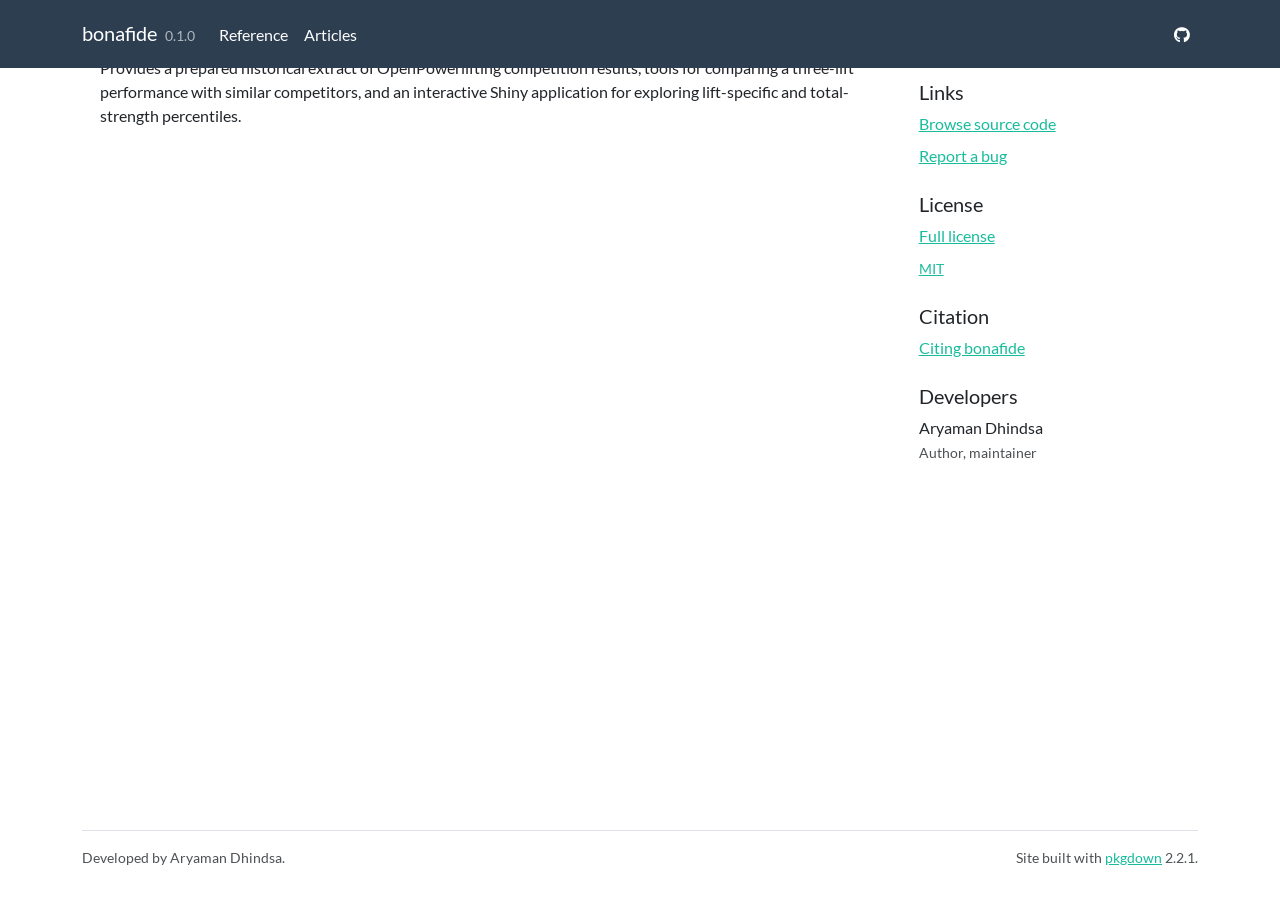
==== index.html @ 964b17fb "Deploying to gh-pages from @ ETC5523-2026/etc5523-assignment-4-adhi0021@9807b6f5b15a94dfbe9f0250c826" ====
<!DOCTYPE html>
<!-- Generated by pkgdown: do not edit by hand --><html lang="en">
<head>
<meta charset="UTF-8">
<meta http-equiv="X-UA-Compatible" content="IE=edge">
<meta name="viewport" content="width=device-width, initial-scale=1, shrink-to-fit=no">
<title>Interactive Powerlifting Performance Benchmarks • bonafide</title>
<script src="deps/jquery-3.6.0/jquery-3.6.0.min.js"></script><meta name="viewport" content="width=device-width, initial-scale=1, shrink-to-fit=no">
<link href="deps/bootstrap-5.3.8/bootstrap.min.css" rel="stylesheet">
<script src="deps/bootstrap-5.3.8/bootstrap.bundle.min.js"></script><link href="deps/font-awesome-6.5.2/css/all.min.css" rel="stylesheet">
<link href="deps/font-awesome-6.5.2/css/v4-shims.min.css" rel="stylesheet">
<script src="deps/headroom-0.11.0/headroom.min.js"></script><script src="deps/headroom-0.11.0/jQuery.headroom.min.js"></script><script src="deps/bootstrap-toc-1.0.1/bootstrap-toc.min.js"></script><script src="deps/clipboard.js-2.0.11/clipboard.min.js"></script><script src="deps/search-1.0.0/autocomplete.jquery.min.js"></script><script src="deps/search-1.0.0/fuse.min.js"></script><script src="deps/search-1.0.0/mark.min.js"></script><!-- pkgdown --><script src="pkgdown.js"></script><meta property="og:title" content="Interactive Powerlifting Performance Benchmarks">
<meta name="description" content="Provides a prepared historical extract of OpenPowerlifting competition results, tools for comparing a three-lift performance with similar competitors, and an interactive Shiny application for exploring lift-specific and total-strength percentiles.">
<meta property="og:description" content="Provides a prepared historical extract of OpenPowerlifting competition results, tools for comparing a three-lift performance with similar competitors, and an interactive Shiny application for exploring lift-specific and total-strength percentiles.">
</head>
<body>
    <a href="#main" class="visually-hidden-focusable">Skip to contents</a>


    <nav class="navbar navbar-expand-lg fixed-top bg-primary" data-bs-theme="dark" aria-label="Site navigation"><div class="container">

    <a class="navbar-brand me-2" href="index.html">bonafide</a>

    <small class="nav-text text-muted me-auto" data-bs-toggle="tooltip" data-bs-placement="bottom" title="">0.1.0</small>


    <button class="navbar-toggler" type="button" data-bs-toggle="collapse" data-bs-target="#navbar" aria-controls="navbar" aria-expanded="false" aria-label="Toggle navigation">
      <span class="navbar-toggler-icon"></span>
    </button>

    <div id="navbar" class="collapse navbar-collapse ms-3">
      <ul class="navbar-nav me-auto">
<li class="nav-item"><a class="nav-link" href="reference/index.html">Reference</a></li>
<li class="nav-item"><a class="nav-link" href="articles/index.html">Articles</a></li>
      </ul>
<ul class="navbar-nav">
<li class="nav-item"><a class="external-link nav-link" href="https://github.com/ETC5523-2026/etc5523-assignment-4-adhi0021"><span class="fa fa-github"></span></a></li>
      </ul>
</div>


  </div>
</nav><div class="container template-home">
<div class="row">
  <main id="main" class="col-md-9">
Provides a prepared historical extract of OpenPowerlifting competition results, tools for comparing a three-lift performance with similar competitors, and an interactive Shiny application for exploring lift-specific and total-strength percentiles.
  </main><aside class="col-md-3"><div class="links">
<h2 data-toc-skip>Links</h2>
<ul class="list-unstyled">
<li><a href="https://github.com/ETC5523-2026/etc5523-assignment-4-adhi0021/" class="external-link">Browse source code</a></li>
<li><a href="https://github.com/ETC5523-2026/etc5523-assignment-4-adhi0021/issues" class="external-link">Report a bug</a></li>
</ul>
</div>

<div class="license">
<h2 data-toc-skip>License</h2>
<ul class="list-unstyled">
<li><a href="LICENSE.html">Full license</a></li>
<li><small><a href="https://opensource.org/licenses/mit-license.php" class="external-link">MIT</a></small></li>
</ul>
</div>


<div class="citation">
<h2 data-toc-skip>Citation</h2>
<ul class="list-unstyled">
<li><a href="authors.html#citation">Citing bonafide</a></li>
</ul>
</div>

<div class="developers">
<h2 data-toc-skip>Developers</h2>
<ul class="list-unstyled">
<li>Aryaman Dhindsa <br><small class="roles"> Author, maintainer </small>   </li>
</ul>
</div>



  </aside>
</div>


    <footer><div class="pkgdown-footer-left">
  <p>Developed by Aryaman Dhindsa.</p>
</div>

<div class="pkgdown-footer-right">
  <p>Site built with <a href="https://pkgdown.r-lib.org/" class="external-link">pkgdown</a> 2.2.1.</p>
</div>

    </footer>
</div>





  </body>
</html>
---- deps/font-awesome-6.5.2/css/v4-shims.min.css ----
/*!
 * Font Awesome Free 6.5.2 by @fontawesome - https://fontawesome.com
 * License - https://fontawesome.com/license/free (Icons: CC BY 4.0, Fonts: SIL OFL 1.1, Code: MIT License)
 * Copyright 2024 Fonticons, Inc.
 */
.fa.fa-glass:before{content:"\f000"}.fa.fa-envelope-o{font-family:"Font Awesome 6 Free";font-weight:400}.fa.fa-envelope-o:before{content:"\f0e0"}.fa.fa-star-o{font-family:"Font Awesome 6 Free";font-weight:400}.fa.fa-star-o:before{content:"\f005"}.fa.fa-close:before,.fa.fa-remove:before{content:"\f00d"}.fa.fa-gear:before{content:"\f013"}.fa.fa-trash-o{font-family:"Font Awesome 6 Free";font-weight:400}.fa.fa-trash-o:before{content:"\f2ed"}.fa.fa-home:before{content:"\f015"}.fa.fa-file-o{font-family:"Font Awesome 6 Free";font-weight:400}.fa.fa-file-o:before{content:"\f15b"}.fa.fa-clock-o{font-family:"Font Awesome 6 Free";font-weight:400}.fa.fa-clock-o:before{content:"\f017"}.fa.fa-arrow-circle-o-down{font-family:"Font Awesome 6 Free";font-weight:400}.fa.fa-arrow-circle-o-down:before{content:"\f358"}.fa.fa-arrow-circle-o-up{font-family:"Font Awesome 6 Free";font-weight:400}.fa.fa-arrow-circle-o-up:before{content:"\f35b"}.fa.fa-play-circle-o{font-family:"Font Awesome 6 Free";font-weight:400}.fa.fa-play-circle-o:before{content:"\f144"}.fa.fa-repeat:before,.fa.fa-rotate-right:before{content:"\f01e"}.fa.fa-refresh:before{content:"\f021"}.fa.fa-list-alt{font-family:"Font Awesome 6 Free";font-weight:400}.fa.fa-list-alt:before{content:"\f022"}.fa.fa-dedent:before{content:"\f03b"}.fa.fa-video-camera:before{content:"\f03d"}.fa.fa-picture-o{font-family:"Font Awesome 6 Free";font-weight:400}.fa.fa-picture-o:before{content:"\f03e"}.fa.fa-photo{font-family:"Font Awesome 6 Free";font-weight:400}.fa.fa-photo:before{content:"\f03e"}.fa.fa-image{font-family:"Font Awesome 6 Free";font-weight:400}.fa.fa-image:before{content:"\f03e"}.fa.fa-map-marker:before{content:"\f3c5"}.fa.fa-pencil-square-o{font-family:"Font Awesome 6 Free";font-weight:400}.fa.fa-pencil-square-o:before{content:"\f044"}.fa.fa-edit{font-family:"Font Awesome 6 Free";font-weight:400}.fa.fa-edit:before{content:"\f044"}.fa.fa-share-square-o:before{content:"\f14d"}.fa.fa-check-square-o{font-family:"Font Awesome 6 Free";font-weight:400}.fa.fa-check-square-o:before{content:"\f14a"}.fa.fa-arrows:before{content:"\f0b2"}.fa.fa-times-circle-o{font-family:"Font Awesome 6 Free";font-weight:400}.fa.fa-times-circle-o:before{content:"\f057"}.fa.fa-check-circle-o{font-family:"Font Awesome 6 Free";font-weight:400}.fa.fa-check-circle-o:before{content:"\f058"}.fa.fa-mail-forward:before{content:"\f064"}.fa.fa-expand:before{content:"\f424"}.fa.fa-compress:before{content:"\f422"}.fa.fa-eye,.fa.fa-eye-slash{font-family:"Font Awesome 6 Free";font-weight:400}.fa.fa-warning:before{content:"\f071"}.fa.fa-calendar:before{content:"\f073"}.fa.fa-arrows-v:before{content:"\f338"}.fa.fa-arrows-h:before{content:"\f337"}.fa.fa-bar-chart-o:before,.fa.fa-bar-chart:before{content:"\e0e3"}.fa.fa-twitter-square{font-family:"Font Awesome 6 Brands";font-weight:400}.fa.fa-twitter-square:before{content:"\f081"}.fa.fa-facebook-square{font-family:"Font Awesome 6 Brands";font-weight:400}.fa.fa-facebook-square:before{content:"\f082"}.fa.fa-gears:before{content:"\f085"}.fa.fa-thumbs-o-up{font-family:"Font Awesome 6 Free";font-weight:400}.fa.fa-thumbs-o-up:before{content:"\f164"}.fa.fa-thumbs-o-down{font-family:"Font Awesome 6 Free";font-weight:400}.fa.fa-thumbs-o-down:before{content:"\f165"}.fa.fa-heart-o{font-family:"Font Awesome 6 Free";font-weight:400}.fa.fa-heart-o:before{content:"\f004"}.fa.fa-sign-out:before{content:"\f2f5"}.fa.fa-linkedin-square{font-family:"Font Awesome 6 Brands";font-weight:400}.fa.fa-linkedin-square:before{content:"\f08c"}.fa.fa-thumb-tack:before{content:"\f08d"}.fa.fa-external-link:before{content:"\f35d"}.fa.fa-sign-in:before{content:"\f2f6"}.fa.fa-github-square{font-family:"Font Awesome 6 Brands";font-weight:400}.fa.fa-github-square:before{content:"\f092"}.fa.fa-lemon-o{font-family:"Font Awesome 6 Free";font-weight:400}.fa.fa-lemon-o:before{content:"\f094"}.fa.fa-square-o{font-family:"Font Awesome 6 Free";font-weight:400}.fa.fa-square-o:before{content:"\f0c8"}.fa.fa-bookmark-o{font-family:"Font Awesome 6 Free";font-weight:400}.fa.fa-bookmark-o:before{content:"\f02e"}.fa.fa-facebook,.fa.fa-twitter{font-family:"Font Awesome 6 Brands";font-weight:400}.fa.fa-facebook:before{content:"\f39e"}.fa.fa-facebook-f{font-family:"Font Awesome 6 Brands";font-weight:400}.fa.fa-facebook-f:before{content:"\f39e"}.fa.fa-github{font-family:"Font Awesome 6 Brands";font-weight:400}.fa.fa-credit-card{font-family:"Font Awesome 6 Free";font-weight:400}.fa.fa-feed:before{content:"\f09e"}.fa.fa-hdd-o{font-family:"Font Awesome 6 Free";font-weight:400}.fa.fa-hdd-o:before{content:"\f0a0"}.fa.fa-hand-o-right{font-family:"Font Awesome 6 Free";font-weight:400}.fa.fa-hand-o-right:before{content:"\f0a4"}.fa.fa-hand-o-left{font-family:"Font Awesome 6 Free";font-weight:400}.fa.fa-hand-o-left:before{content:"\f0a5"}.fa.fa-hand-o-up{font-family:"Font Awesome 6 Free";font-weight:400}.fa.fa-hand-o-up:before{content:"\f0a6"}.fa.fa-hand-o-down{font-family:"Font Awesome 6 Free";font-weight:400}.fa.fa-hand-o-down:before{content:"\f0a7"}.fa.fa-globe:before{content:"\f57d"}.fa.fa-tasks:before{content:"\f828"}.fa.fa-arrows-alt:before{content:"\f31e"}.fa.fa-group:before{content:"\f0c0"}.fa.fa-chain:before{content:"\f0c1"}.fa.fa-cut:before{content:"\f0c4"}.fa.fa-files-o{font-family:"Font Awesome 6 Free";font-weight:400}.fa.fa-files-o:before{content:"\f0c5"}.fa.fa-floppy-o{font-family:"Font Awesome 6 Free";font-weight:400}.fa.fa-floppy-o:before{content:"\f0c7"}.fa.fa-save{font-family:"Font Awesome 6 Free";font-weight:400}.fa.fa-save:before{content:"\f0c7"}.fa.fa-navicon:before,.fa.fa-reorder:before{content:"\f0c9"}.fa.fa-magic:before{content:"\e2ca"}.fa.fa-pinterest,.fa.fa-pinterest-square{font-family:"Font Awesome 6 Brands";font-weight:400}.fa.fa-pinterest-square:before{content:"\f0d3"}.fa.fa-google-plus-square{font-family:"Font Awesome 6 Brands";font-weight:400}.fa.fa-google-plus-square:before{content:"\f0d4"}.fa.fa-google-plus{font-family:"Font Awesome 6 Brands";font-weight:400}.fa.fa-google-plus:before{content:"\f0d5"}.fa.fa-money:before{content:"\f3d1"}.fa.fa-unsorted:before{content:"\f0dc"}.fa.fa-sort-desc:before{content:"\f0dd"}.fa.fa-sort-asc:before{content:"\f0de"}.fa.fa-linkedin{font-family:"Font Awesome 6 Brands";font-weight:400}.fa.fa-linkedin:before{content:"\f0e1"}.fa.fa-rotate-left:before{content:"\f0e2"}.fa.fa-legal:before{content:"\f0e3"}.fa.fa-dashboard:before,.fa.fa-tachometer:before{content:"\f625"}.fa.fa-comment-o{font-family:"Font Awesome 6 Free";font-weight:400}.fa.fa-comment-o:before{content:"\f075"}.fa.fa-comments-o{font-family:"Font Awesome 6 Free";font-weight:400}.fa.fa-comments-o:before{content:"\f086"}.fa.fa-flash:before{content:"\f0e7"}.fa.fa-clipboard:before{content:"\f0ea"}.fa.fa-lightbulb-o{font-family:"Font Awesome 6 Free";font-weight:400}.fa.fa-lightbulb-o:before{content:"\f0eb"}.fa.fa-exchange:before{content:"\f362"}.fa.fa-cloud-download:before{content:"\f0ed"}.fa.fa-cloud-upload:before{content:"\f0ee"}.fa.fa-bell-o{font-family:"Font Awesome 6 Free";font-weight:400}.fa.fa-bell-o:before{content:"\f0f3"}.fa.fa-cutlery:before{content:"\f2e7"}.fa.fa-file-text-o{font-family:"Font Awesome 6 Free";font-weight:400}.fa.fa-file-text-o:before{content:"\f15c"}.fa.fa-building-o{font-family:"Font Awesome 6 Free";font-weight:400}.fa.fa-building-o:before{content:"\f1ad"}.fa.fa-hospital-o{font-family:"Font Awesome 6 Free";font-weight:400}.fa.fa-hospital-o:before{content:"\f0f8"}.fa.fa-tablet:before{content:"\f3fa"}.fa.fa-mobile-phone:before,.fa.fa-mobile:before{content:"\f3cd"}.fa.fa-circle-o{font-family:"Font Awesome 6 Free";font-weight:400}.fa.fa-circle-o:before{content:"\f111"}.fa.fa-mail-reply:before{content:"\f3e5"}.fa.fa-github-alt{font-family:"Font Awesome 6 Brands";font-weight:400}.fa.fa-folder-o{font-family:"Font Awesome 6 Free";font-weight:400}.fa.fa-folder-o:before{content:"\f07b"}.fa.fa-folder-open-o{font-family:"Font Awesome 6 Free";font-weight:400}.fa.fa-folder-open-o:before{content:"\f07c"}.fa.fa-smile-o{font-family:"Font Awesome 6 Free";font-weight:400}.fa.fa-smile-o:before{content:"\f118"}.fa.fa-frown-o{font-family:"Font Awesome 6 Free";font-weight:400}.fa.fa-frown-o:before{content:"\f119"}.fa.fa-meh-o{font-family:"Font Awesome 6 Free";font-weight:400}.fa.fa-meh-o:before{content:"\f11a"}.fa.fa-keyboard-o{font-family:"Font Awesome 6 Free";font-weight:400}.fa.fa-keyboard-o:before{content:"\f11c"}.fa.fa-flag-o{font-family:"Font Awesome 6 Free";font-weight:400}.fa.fa-flag-o:before{content:"\f024"}.fa.fa-mail-reply-all:before{content:"\f122"}.fa.fa-star-half-o{font-family:"Font Awesome 6 Free";font-weight:400}.fa.fa-star-half-o:before{content:"\f5c0"}.fa.fa-star-half-empty{font-family:"Font Awesome 6 Free";font-weight:400}.fa.fa-star-half-empty:before{content:"\f5c0"}.fa.fa-star-half-full{font-family:"Font Awesome 6 Free";font-weight:400}.fa.fa-star-half-full:before{content:"\f5c0"}.fa.fa-code-fork:before{content:"\f126"}.fa.fa-chain-broken:before,.fa.fa-unlink:before{content:"\f127"}.fa.fa-calendar-o{font-family:"Font Awesome 6 Free";font-weight:400}.fa.fa-calendar-o:before{content:"\f133"}.fa.fa-css3,.fa.fa-html5,.fa.fa-maxcdn{font-family:"Font Awesome 6 Brands";font-weight:400}.fa.fa-unlock-alt:before{content:"\f09c"}.fa.fa-minus-square-o{font-family:"Font Awesome 6 Free";font-weight:400}.fa.fa-minus-square-o:before{content:"\f146"}.fa.fa-level-up:before{content:"\f3bf"}.fa.fa-level-down:before{content:"\f3be"}.fa.fa-pencil-square:before{content:"\f14b"}.fa.fa-external-link-square:before{content:"\f360"}.fa.fa-compass{font-family:"Font Awesome 6 Free";font-weight:400}.fa.fa-caret-square-o-down{font-family:"Font Awesome 6 Free";font-weight:400}.fa.fa-caret-square-o-down:before{content:"\f150"}.fa.fa-toggle-down{font-family:"Font Awesome 6 Free";font-weight:400}.fa.fa-toggle-down:before{content:"\f150"}.fa.fa-caret-square-o-up{font-family:"Font Awesome 6 Free";font-weight:400}.fa.fa-caret-square-o-up:before{content:"\f151"}.fa.fa-toggle-up{font-family:"Font Awesome 6 Free";font-weight:400}.fa.fa-toggle-up:before{content:"\f151"}.fa.fa-caret-square-o-right{font-family:"Font Awesome 6 Free";font-weight:400}.fa.fa-caret-square-o-right:before{content:"\f152"}.fa.fa-toggle-right{font-family:"Font Awesome 6 Free";font-weight:400}.fa.fa-toggle-right:before{content:"\f152"}.fa.fa-eur:before,.fa.fa-euro:before{content:"\f153"}.fa.fa-gbp:before{content:"\f154"}.fa.fa-dollar:before,.fa.fa-usd:before{content:"\24"}.fa.fa-inr:before,.fa.fa-rupee:before{content:"\e1bc"}.fa.fa-cny:before,.fa.fa-jpy:before,.fa.fa-rmb:before,.fa.fa-yen:before{content:"\f157"}.fa.fa-rouble:before,.fa.fa-rub:before,.fa.fa-ruble:before{content:"\f158"}.fa.fa-krw:before,.fa.fa-won:before{content:"\f159"}.fa.fa-bitcoin,.fa.fa-btc{font-family:"Font Awesome 6 Brands";font-weight:400}.fa.fa-bitcoin:before{content:"\f15a"}.fa.fa-file-text:before{content:"\f15c"}.fa.fa-sort-alpha-asc:before{content:"\f15d"}.fa.fa-sort-alpha-desc:before{content:"\f881"}.fa.fa-sort-amount-asc:before{content:"\f884"}.fa.fa-sort-amount-desc:before{content:"\f160"}.fa.fa-sort-numeric-asc:before{content:"\f162"}.fa.fa-sort-numeric-desc:before{content:"\f886"}.fa.fa-youtube-square{font-family:"Font Awesome 6 Brands";font-weight:400}.fa.fa-youtube-square:before{content:"\f431"}.fa.fa-xing,.fa.fa-xing-square,.fa.fa-youtube{font-family:"Font Awesome 6 Brands";font-weight:400}.fa.fa-xing-square:before{content:"\f169"}.fa.fa-youtube-play{font-family:"Font Awesome 6 Brands";font-weight:400}.fa.fa-youtube-play:before{content:"\f167"}.fa.fa-adn,.fa.fa-bitbucket,.fa.fa-bitbucket-square,.fa.fa-dropbox,.fa.fa-flickr,.fa.fa-instagram,.fa.fa-stack-overflow{font-family:"Font Awesome 6 Brands";font-weight:400}.fa.fa-bitbucket-square:before{content:"\f171"}.fa.fa-tumblr,.fa.fa-tumblr-square{font-family:"Font Awesome 6 Brands";font-weight:400}.fa.fa-tumblr-square:before{content:"\f174"}.fa.fa-long-arrow-down:before{content:"\f309"}.fa.fa-long-arrow-up:before{content:"\f30c"}.fa.fa-long-arrow-left:before{content:"\f30a"}.fa.fa-long-arrow-right:before{content:"\f30b"}.fa.fa-android,.fa.fa-apple,.fa.fa-dribbble,.fa.fa-foursquare,.fa.fa-gittip,.fa.fa-gratipay,.fa.fa-linux,.fa.fa-skype,.fa.fa-trello,.fa.fa-windows{font-family:"Font Awesome 6 Brands";font-weight:400}.fa.fa-gittip:before{content:"\f184"}.fa.fa-sun-o{font-family:"Font Awesome 6 Free";font-weight:400}.fa.fa-sun-o:before{content:"\f185"}.fa.fa-moon-o{font-family:"Font Awesome 6 Free";font-weight:400}.fa.fa-moon-o:before{content:"\f186"}.fa.fa-pagelines,.fa.fa-renren,.fa.fa-stack-exchange,.fa.fa-vk,.fa.fa-weibo{font-family:"Font Awesome 6 Brands";font-weight:400}.fa.fa-arrow-circle-o-right{font-family:"Font Awesome 6 Free";font-weight:400}.fa.fa-arrow-circle-o-right:before{content:"\f35a"}.fa.fa-arrow-circle-o-left{font-family:"Font Awesome 6 Free";font-weight:400}.fa.fa-arrow-circle-o-left:before{content:"\f359"}.fa.fa-caret-square-o-left{font-family:"Font Awesome 6 Free";font-weight:400}.fa.fa-caret-square-o-left:before{content:"\f191"}.fa.fa-toggle-left{font-family:"Font Awesome 6 Free";font-weight:400}.fa.fa-toggle-left:before{content:"\f191"}.fa.fa-dot-circle-o{font-family:"Font Awesome 6 Free";font-weight:400}.fa.fa-dot-circle-o:before{content:"\f192"}.fa.fa-vimeo-square{font-family:"Font Awesome 6 Brands";font-weight:400}.fa.fa-vimeo-square:before{content:"\f194"}.fa.fa-try:before,.fa.fa-turkish-lira:before{content:"\e2bb"}.fa.fa-plus-square-o{font-family:"Font Awesome 6 Free";font-weight:400}.fa.fa-plus-square-o:before{content:"\f0fe"}.fa.fa-openid,.fa.fa-slack,.fa.fa-wordpress{font-family:"Font Awesome 6 Brands";font-weight:400}.fa.fa-bank:before,.fa.fa-institution:before{content:"\f19c"}.fa.fa-mortar-board:before{content:"\f19d"}.fa.fa-google,.fa.fa-reddit,.fa.fa-reddit-square,.fa.fa-yahoo{font-family:"Font Awesome 6 Brands";font-weight:400}.fa.fa-reddit-square:before{content:"\f1a2"}.fa.fa-behance,.fa.fa-behance-square,.fa.fa-delicious,.fa.fa-digg,.fa.fa-drupal,.fa.fa-joomla,.fa.fa-pied-piper-alt,.fa.fa-pied-piper-pp,.fa.fa-stumbleupon,.fa.fa-stumbleupon-circle{font-family:"Font Awesome 6 Brands";font-weight:400}.fa.fa-behance-square:before{content:"\f1b5"}.fa.fa-steam,.fa.fa-steam-square{font-family:"Font Awesome 6 Brands";font-weight:400}.fa.fa-steam-square:before{content:"\f1b7"}.fa.fa-automobile:before{content:"\f1b9"}.fa.fa-cab:before{content:"\f1ba"}.fa.fa-deviantart,.fa.fa-soundcloud,.fa.fa-spotify{font-family:"Font Awesome 6 Brands";font-weight:400}.fa.fa-file-pdf-o{font-family:"Font Awesome 6 Free";font-weight:400}.fa.fa-file-pdf-o:before{content:"\f1c1"}.fa.fa-file-word-o{font-family:"Font Awesome 6 Free";font-weight:400}.fa.fa-file-word-o:before{content:"\f1c2"}.fa.fa-file-excel-o{font-family:"Font Awesome 6 Free";font-weight:400}.fa.fa-file-excel-o:before{content:"\f1c3"}.fa.fa-file-powerpoint-o{font-family:"Font Awesome 6 Free";font-weight:400}.fa.fa-file-powerpoint-o:before{content:"\f1c4"}.fa.fa-file-image-o{font-family:"Font Awesome 6 Free";font-weight:400}.fa.fa-file-image-o:before{content:"\f1c5"}.fa.fa-file-photo-o{font-family:"Font Awesome 6 Free";font-weight:400}.fa.fa-file-photo-o:before{content:"\f1c5"}.fa.fa-file-picture-o{font-family:"Font Awesome 6 Free";font-weight:400}.fa.fa-file-picture-o:before{content:"\f1c5"}.fa.fa-file-archive-o{font-family:"Font Awesome 6 Free";font-weight:400}.fa.fa-file-archive-o:before{content:"\f1c6"}.fa.fa-file-zip-o{font-family:"Font Awesome 6 Free";font-weight:400}.fa.fa-file-zip-o:before{content:"\f1c6"}.fa.fa-file-audio-o{font-family:"Font Awesome 6 Free";font-weight:400}.fa.fa-file-audio-o:before{content:"\f1c7"}.fa.fa-file-sound-o{font-family:"Font Awesome 6 Free";font-weight:400}.fa.fa-file-sound-o:before{content:"\f1c7"}.fa.fa-file-video-o{font-family:"Font Awesome 6 Free";font-weight:400}.fa.fa-file-video-o:before{content:"\f1c8"}.fa.fa-file-movie-o{font-family:"Font Awesome 6 Free";font-weight:400}.fa.fa-file-movie-o:before{content:"\f1c8"}.fa.fa-file-code-o{font-family:"Font Awesome 6 Free";font-weight:400}.fa.fa-file-code-o:before{content:"\f1c9"}.fa.fa-codepen,.fa.fa-jsfiddle,.fa.fa-vine{font-family:"Font Awesome 6 Brands";font-weight:400}.fa.fa-life-bouy:before,.fa.fa-life-buoy:before,.fa.fa-life-saver:before,.fa.fa-support:before{content:"\f1cd"}.fa.fa-circle-o-notch:before{content:"\f1ce"}.fa.fa-ra,.fa.fa-rebel{font-family:"Font Awesome 6 Brands";font-weight:400}.fa.fa-ra:before{content:"\f1d0"}.fa.fa-resistance{font-family:"Font Awesome 6 Brands";font-weight:400}.fa.fa-resistance:before{content:"\f1d0"}.fa.fa-empire,.fa.fa-ge{font-family:"Font Awesome 6 Brands";font-weight:400}.fa.fa-ge:before{content:"\f1d1"}.fa.fa-git-square{font-family:"Font Awesome 6 Brands";font-weight:400}.fa.fa-git-square:before{content:"\f1d2"}.fa.fa-git,.fa.fa-hacker-news,.fa.fa-y-combinator-square{font-family:"Font Awesome 6 Brands";font-weight:400}.fa.fa-y-combinator-square:before{content:"\f1d4"}.fa.fa-yc-square{font-family:"Font Awesome 6 Brands";font-weight:400}.fa.fa-yc-square:before{content:"\f1d4"}.fa.fa-qq,.fa.fa-tencent-weibo,.fa.fa-wechat,.fa.fa-weixin{font-family:"Font Awesome 6 Brands";font-weight:400}.fa.fa-wechat:before{content:"\f1d7"}.fa.fa-send:before{content:"\f1d8"}.fa.fa-paper-plane-o{font-family:"Font Awesome 6 Free";font-weight:400}.fa.fa-paper-plane-o:before{content:"\f1d8"}.fa.fa-send-o{font-family:"Font Awesome 6 Free";font-weight:400}.fa.fa-send-o:before{content:"\f1d8"}.fa.fa-circle-thin{font-family:"Font Awesome 6 Free";font-weight:400}.fa.fa-circle-thin:before{content:"\f111"}.fa.fa-header:before{content:"\f1dc"}.fa.fa-futbol-o{font-family:"Font Awesome 6 Free";font-weight:400}.fa.fa-futbol-o:before{content:"\f1e3"}.fa.fa-soccer-ball-o{font-family:"Font Awesome 6 Free";font-weight:400}.fa.fa-soccer-ball-o:before{content:"\f1e3"}.fa.fa-slideshare,.fa.fa-twitch,.fa.fa-yelp{font-family:"Font Awesome 6 Brands";font-weight:400}.fa.fa-newspaper-o{font-family:"Font Awesome 6 Free";font-weight:400}.fa.fa-newspaper-o:before{content:"\f1ea"}.fa.fa-cc-amex,.fa.fa-cc-discover,.fa.fa-cc-mastercard,.fa.fa-cc-paypal,.fa.fa-cc-stripe,.fa.fa-cc-visa,.fa.fa-google-wallet,.fa.fa-paypal{font-family:"Font Awesome 6 Brands";font-weight:400}.fa.fa-bell-slash-o{font-family:"Font Awesome 6 Free";font-weight:400}.fa.fa-bell-slash-o:before{content:"\f1f6"}.fa.fa-trash:before{content:"\f2ed"}.fa.fa-copyright{font-family:"Font Awesome 6 Free";font-weight:400}.fa.fa-eyedropper:before{content:"\f1fb"}.fa.fa-area-chart:before{content:"\f1fe"}.fa.fa-pie-chart:before{content:"\f200"}.fa.fa-line-chart:before{content:"\f201"}.fa.fa-lastfm,.fa.fa-lastfm-square{font-family:"Font Awesome 6 Brands";font-weight:400}.fa.fa-lastfm-square:before{content:"\f203"}.fa.fa-angellist,.fa.fa-ioxhost{font-family:"Font Awesome 6 Brands";font-weight:400}.fa.fa-cc{font-family:"Font Awesome 6 Free";font-weight:400}.fa.fa-cc:before{content:"\f20a"}.fa.fa-ils:before,.fa.fa-shekel:before,.fa.fa-sheqel:before{content:"\f20b"}.fa.fa-buysellads,.fa.fa-connectdevelop,.fa.fa-dashcube,.fa.fa-forumbee,.fa.fa-leanpub,.fa.fa-sellsy,.fa.fa-shirtsinbulk,.fa.fa-simplybuilt,.fa.fa-skyatlas{font-family:"Font Awesome 6 Brands";font-weight:400}.fa.fa-diamond{font-family:"Font Awesome 6 Free";font-weight:400}.fa.fa-diamond:before{content:"\f3a5"}.fa.fa-intersex:before,.fa.fa-transgender:before{content:"\f224"}.fa.fa-transgender-alt:before{content:"\f225"}.fa.fa-facebook-official{font-family:"Font Awesome 6 Brands";font-weight:400}.fa.fa-facebook-official:before{content:"\f09a"}.fa.fa-pinterest-p,.fa.fa-whatsapp{font-family:"Font Awesome 6 Brands";font-weight:400}.fa.fa-hotel:before{content:"\f236"}.fa.fa-medium,.fa.fa-viacoin,.fa.fa-y-combinator,.fa.fa-yc{font-family:"Font Awesome 6 Brands";font-weight:400}.fa.fa-yc:before{content:"\f23b"}.fa.fa-expeditedssl,.fa.fa-opencart,.fa.fa-optin-monster{font-family:"Font Awesome 6 Brands";font-weight:400}.fa.fa-battery-4:before,.fa.fa-battery:before{content:"\f240"}.fa.fa-battery-3:before{content:"\f241"}.fa.fa-battery-2:before{content:"\f242"}.fa.fa-battery-1:before{content:"\f243"}.fa.fa-battery-0:before{content:"\f244"}.fa.fa-object-group,.fa.fa-object-ungroup,.fa.fa-sticky-note-o{font-family:"Font Awesome 6 Free";font-weight:400}.fa.fa-sticky-note-o:before{content:"\f249"}.fa.fa-cc-diners-club,.fa.fa-cc-jcb{font-family:"Font Awesome 6 Brands";font-weight:400}.fa.fa-clone{font-family:"Font Awesome 6 Free";font-weight:400}.fa.fa-hourglass-o:before{content:"\f254"}.fa.fa-hourglass-1:before{content:"\f251"}.fa.fa-hourglass-2:before{content:"\f252"}.fa.fa-hourglass-3:before{content:"\f253"}.fa.fa-hand-rock-o{font-family:"Font Awesome 6 Free";font-weight:400}.fa.fa-hand-rock-o:before{content:"\f255"}.fa.fa-hand-grab-o{font-family:"Font Awesome 6 Free";font-weight:400}.fa.fa-hand-grab-o:before{content:"\f255"}.fa.fa-hand-paper-o{font-family:"Font Awesome 6 Free";font-weight:400}.fa.fa-hand-paper-o:before{content:"\f256"}.fa.fa-hand-stop-o{font-family:"Font Awesome 6 Free";font-weight:400}.fa.fa-hand-stop-o:before{content:"\f256"}.fa.fa-hand-scissors-o{font-family:"Font Awesome 6 Free";font-weight:400}.fa.fa-hand-scissors-o:before{content:"\f257"}.fa.fa-hand-lizard-o{font-family:"Font Awesome 6 Free";font-weight:400}.fa.fa-hand-lizard-o:before{content:"\f258"}.fa.fa-hand-spock-o{font-family:"Font Awesome 6 Free";font-weight:400}.fa.fa-hand-spock-o:before{content:"\f259"}.fa.fa-hand-pointer-o{font-family:"Font Awesome 6 Free";font-weight:400}.fa.fa-hand-pointer-o:before{content:"\f25a"}.fa.fa-hand-peace-o{font-family:"Font Awesome 6 Free";font-weight:400}.fa.fa-hand-peace-o:before{content:"\f25b"}.fa.fa-registered{font-family:"Font Awesome 6 Free";font-weight:400}.fa.fa-creative-commons,.fa.fa-gg,.fa.fa-gg-circle,.fa.fa-odnoklassniki,.fa.fa-odnoklassniki-square{font-family:"Font Awesome 6 Brands";font-weight:400}.fa.fa-odnoklassniki-square:before{content:"\f264"}.fa.fa-chrome,.fa.fa-firefox,.fa.fa-get-pocket,.fa.fa-internet-explorer,.fa.fa-opera,.fa.fa-safari,.fa.fa-wikipedia-w{font-family:"Font Awesome 6 Brands";font-weight:400}.fa.fa-television:before{content:"\f26c"}.fa.fa-500px,.fa.fa-amazon,.fa.fa-contao{font-family:"Font Awesome 6 Brands";font-weight:400}.fa.fa-calendar-plus-o{font-family:"Font Awesome 6 Free";font-weight:400}.fa.fa-calendar-plus-o:before{content:"\f271"}.fa.fa-calendar-minus-o{font-family:"Font Awesome 6 Free";font-weight:400}.fa.fa-calendar-minus-o:before{content:"\f272"}.fa.fa-calendar-times-o{font-family:"Font Awesome 6 Free";font-weight:400}.fa.fa-calendar-times-o:before{content:"\f273"}.fa.fa-calendar-check-o{font-family:"Font Awesome 6 Free";font-weight:400}.fa.fa-calendar-check-o:before{content:"\f274"}.fa.fa-map-o{font-family:"Font Awesome 6 Free";font-weight:400}.fa.fa-map-o:before{content:"\f279"}.fa.fa-commenting:before{content:"\f4ad"}.fa.fa-commenting-o{font-family:"Font Awesome 6 Free";font-weight:400}.fa.fa-commenting-o:before{content:"\f4ad"}.fa.fa-houzz,.fa.fa-vimeo{font-family:"Font Awesome 6 Brands";font-weight:400}.fa.fa-vimeo:before{content:"\f27d"}.fa.fa-black-tie,.fa.fa-edge,.fa.fa-fonticons,.fa.fa-reddit-alien{font-family:"Font Awesome 6 Brands";font-weight:400}.fa.fa-credit-card-alt:before{content:"\f09d"}.fa.fa-codiepie,.fa.fa-fort-awesome,.fa.fa-mixcloud,.fa.fa-modx,.fa.fa-product-hunt,.fa.fa-scribd,.fa.fa-usb{font-family:"Font Awesome 6 Brands";font-weight:400}.fa.fa-pause-circle-o{font-family:"Font Awesome 6 Free";font-weight:400}.fa.fa-pause-circle-o:before{content:"\f28b"}.fa.fa-stop-circle-o{font-family:"Font Awesome 6 Free";font-weight:400}.fa.fa-stop-circle-o:before{content:"\f28d"}.fa.fa-bluetooth,.fa.fa-bluetooth-b,.fa.fa-envira,.fa.fa-gitlab,.fa.fa-wheelchair-alt,.fa.fa-wpbeginner,.fa.fa-wpforms{font-family:"Font Awesome 6 Brands";font-weight:400}.fa.fa-wheelchair-alt:before{content:"\f368"}.fa.fa-question-circle-o{font-family:"Font Awesome 6 Free";font-weight:400}.fa.fa-question-circle-o:before{content:"\f059"}.fa.fa-volume-control-phone:before{content:"\f2a0"}.fa.fa-asl-interpreting:before{content:"\f2a3"}.fa.fa-deafness:before,.fa.fa-hard-of-hearing:before{content:"\f2a4"}.fa.fa-glide,.fa.fa-glide-g{font-family:"Font Awesome 6 Brands";font-weight:400}.fa.fa-signing:before{content:"\f2a7"}.fa.fa-viadeo,.fa.fa-viadeo-square{font-family:"Font Awesome 6 Brands";font-weight:400}.fa.fa-viadeo-square:before{content:"\f2aa"}.fa.fa-snapchat,.fa.fa-snapchat-ghost{font-family:"Font Awesome 6 Brands";font-weight:400}.fa.fa-snapchat-ghost:before{content:"\f2ab"}.fa.fa-snapchat-square{font-family:"Font Awesome 6 Brands";font-weight:400}.fa.fa-snapchat-square:before{content:"\f2ad"}.fa.fa-first-order,.fa.fa-google-plus-official,.fa.fa-pied-piper,.fa.fa-themeisle,.fa.fa-yoast{font-family:"Font Awesome 6 Brands";font-weight:400}.fa.fa-google-plus-official:before{content:"\f2b3"}.fa.fa-google-plus-circle{font-family:"Font Awesome 6 Brands";font-weight:400}.fa.fa-google-plus-circle:before{content:"\f2b3"}.fa.fa-fa,.fa.fa-font-awesome{font-family:"Font Awesome 6 Brands";font-weight:400}.fa.fa-fa:before{content:"\f2b4"}.fa.fa-handshake-o{font-family:"Font Awesome 6 Free";font-weight:400}.fa.fa-handshake-o:before{content:"\f2b5"}.fa.fa-envelope-open-o{font-family:"Font Awesome 6 Free";font-weight:400}.fa.fa-envelope-open-o:before{content:"\f2b6"}.fa.fa-linode{font-family:"Font Awesome 6 Brands";font-weight:400}.fa.fa-address-book-o{font-family:"Font Awesome 6 Free";font-weight:400}.fa.fa-address-book-o:before{content:"\f2b9"}.fa.fa-vcard:before{content:"\f2bb"}.fa.fa-address-card-o{font-family:"Font Awesome 6 Free";font-weight:400}.fa.fa-address-card-o:before{content:"\f2bb"}.fa.fa-vcard-o{font-family:"Font Awesome 6 Free";font-weight:400}.fa.fa-vcard-o:before{content:"\f2bb"}.fa.fa-user-circle-o{font-family:"Font Awesome 6 Free";font-weight:400}.fa.fa-user-circle-o:before{content:"\f2bd"}.fa.fa-user-o{font-family:"Font Awesome 6 Free";font-weight:400}.fa.fa-user-o:before{content:"\f007"}.fa.fa-id-badge{font-family:"Font Awesome 6 Free";font-weight:400}.fa.fa-drivers-license:before{content:"\f2c2"}.fa.fa-id-card-o{font-family:"Font Awesome 6 Free";font-weight:400}.fa.fa-id-card-o:before{content:"\f2c2"}.fa.fa-drivers-license-o{font-family:"Font Awesome 6 Free";font-weight:400}.fa.fa-drivers-license-o:before{content:"\f2c2"}.fa.fa-free-code-camp,.fa.fa-quora,.fa.fa-telegram{font-family:"Font Awesome 6 Brands";font-weight:400}.fa.fa-thermometer-4:before,.fa.fa-thermometer:before{content:"\f2c7"}.fa.fa-thermometer-3:before{content:"\f2c8"}.fa.fa-thermometer-2:before{content:"\f2c9"}.fa.fa-thermometer-1:before{content:"\f2ca"}.fa.fa-thermometer-0:before{content:"\f2cb"}.fa.fa-bathtub:before,.fa.fa-s15:before{content:"\f2cd"}.fa.fa-window-maximize,.fa.fa-window-restore{font-family:"Font Awesome 6 Free";font-weight:400}.fa.fa-times-rectangle:before{content:"\f410"}.fa.fa-window-close-o{font-family:"Font Awesome 6 Free";font-weight:400}.fa.fa-window-close-o:before{content:"\f410"}.fa.fa-times-rectangle-o{font-family:"Font Awesome 6 Free";font-weight:400}.fa.fa-times-rectangle-o:before{content:"\f410"}.fa.fa-bandcamp,.fa.fa-eercast,.fa.fa-etsy,.fa.fa-grav,.fa.fa-imdb,.fa.fa-ravelry{font-family:"Font Awesome 6 Brands";font-weight:400}.fa.fa-eercast:before{content:"\f2da"}.fa.fa-snowflake-o{font-family:"Font Awesome 6 Free";font-weight:400}.fa.fa-snowflake-o:before{content:"\f2dc"}.fa.fa-meetup,.fa.fa-superpowers,.fa.fa-wpexplorer{font-family:"Font Awesome 6 Brands";font-weight:400}
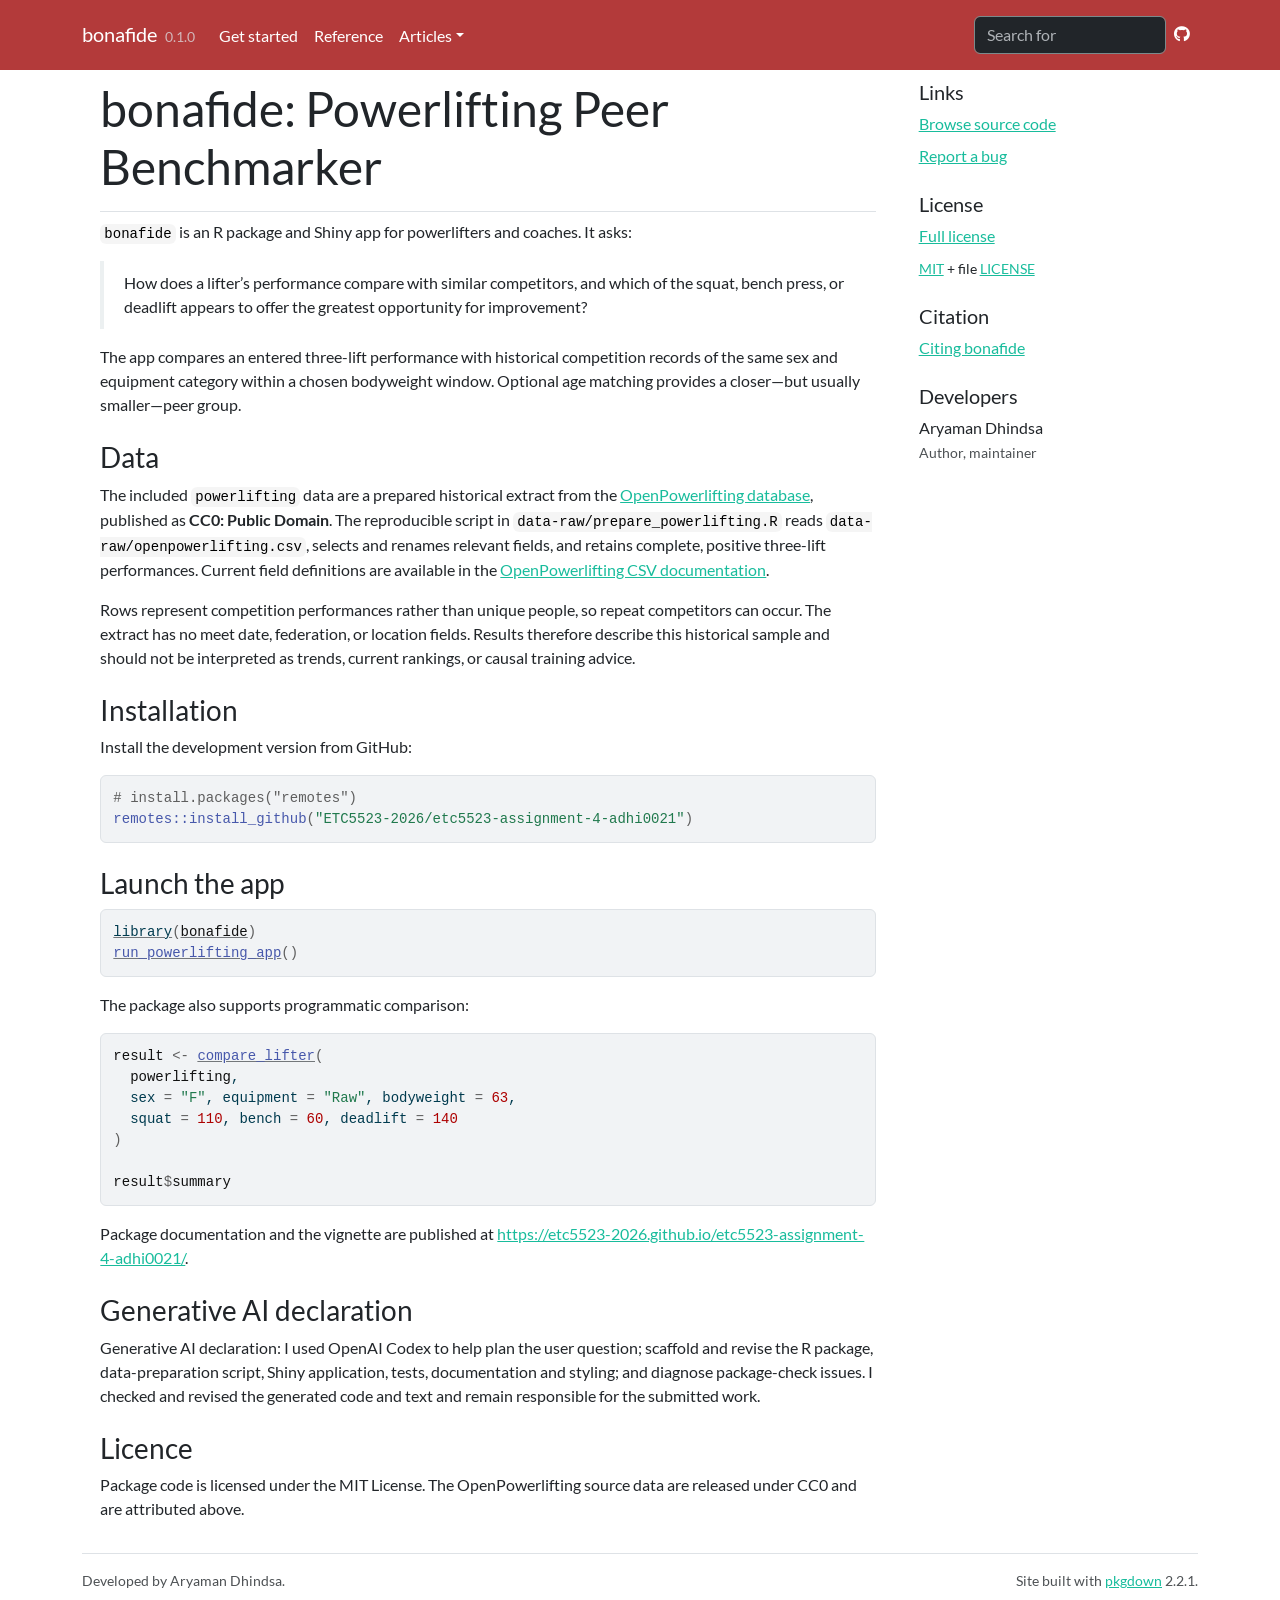
==== commit 5ca56c06: "Deploying to gh-pages from @ ETC5523-2026/etc5523-assignment-4-adhi0021@e7ae561066107e192db1bbe9f549" ====
--- a/index.html
+++ b/index.html
@@ -30,11 +30,20 @@
 
     <div id="navbar" class="collapse navbar-collapse ms-3">
       <ul class="navbar-nav me-auto">
+<li class="nav-item"><a class="nav-link" href="articles/using-bonafide.html">Get started</a></li>
 <li class="nav-item"><a class="nav-link" href="reference/index.html">Reference</a></li>
-<li class="nav-item"><a class="nav-link" href="articles/index.html">Articles</a></li>
+<li class="nav-item dropdown">
+  <button class="nav-link dropdown-toggle" type="button" id="dropdown-articles" data-bs-toggle="dropdown" aria-expanded="false" aria-haspopup="true">Articles</button>
+  <ul class="dropdown-menu" aria-labelledby="dropdown-articles">
+<li><a class="dropdown-item" href="articles/using-bonafide.html">Using the Powerlifting Peer Benchmarker</a></li>
+  </ul>
+</li>
       </ul>
 <ul class="navbar-nav">
-<li class="nav-item"><a class="external-link nav-link" href="https://github.com/ETC5523-2026/etc5523-assignment-4-adhi0021"><span class="fa fa-github"></span></a></li>
+<li class="nav-item"><form class="form-inline" role="search">
+ <input class="form-control" type="search" name="search-input" id="search-input" autocomplete="off" aria-label="Search site" placeholder="Search for" data-search-index="search.json">
+</form></li>
+<li class="nav-item"><a class="external-link nav-link" href="https://github.com/ETC5523-2026/etc5523-assignment-4-adhi0021" aria-label="GitHub repository"><span class="fa fab fa-github"></span></a></li>
       </ul>
 </div>
 
@@ -42,8 +51,56 @@
   </div>
 </nav><div class="container template-home">
 <div class="row">
-  <main id="main" class="col-md-9">
-Provides a prepared historical extract of OpenPowerlifting competition results, tools for comparing a three-lift performance with similar competitors, and an interactive Shiny application for exploring lift-specific and total-strength percentiles.
+  <main id="main" class="col-md-9"><div class="section level1">
+<div class="page-header"><h1 id="bonafide-powerlifting-peer-benchmarker">bonafide: Powerlifting Peer Benchmarker<a class="anchor" aria-label="anchor" href="#bonafide-powerlifting-peer-benchmarker"></a>
+</h1></div>
+<p><code>bonafide</code> is an R package and Shiny app for powerlifters and coaches. It asks:</p>
+<blockquote>
+<p>How does a lifter’s performance compare with similar competitors, and which of the squat, bench press, or deadlift appears to offer the greatest opportunity for improvement?</p>
+</blockquote>
+<p>The app compares an entered three-lift performance with historical competition records of the same sex and equipment category within a chosen bodyweight window. Optional age matching provides a closer—but usually smaller—peer group.</p>
+<div class="section level2">
+<h2 id="data">Data<a class="anchor" aria-label="anchor" href="#data"></a>
+</h2>
+<p>The included <code>powerlifting</code> data are a prepared historical extract from the <a href="https://www.kaggle.com/open-powerlifting/powerlifting-database" class="external-link">OpenPowerlifting database</a>, published as <strong>CC0: Public Domain</strong>. The reproducible script in <code>data-raw/prepare_powerlifting.R</code> reads <code>data-raw/openpowerlifting.csv</code>, selects and renames relevant fields, and retains complete, positive three-lift performances. Current field definitions are available in the <a href="https://openpowerlifting.gitlab.io/opl-csv/bulk-csv-docs.html" class="external-link">OpenPowerlifting CSV documentation</a>.</p>
+<p>Rows represent competition performances rather than unique people, so repeat competitors can occur. The extract has no meet date, federation, or location fields. Results therefore describe this historical sample and should not be interpreted as trends, current rankings, or causal training advice.</p>
+</div>
+<div class="section level2">
+<h2 id="installation">Installation<a class="anchor" aria-label="anchor" href="#installation"></a>
+</h2>
+<p>Install the development version from GitHub:</p>
+<div class="sourceCode" id="cb1"><pre class="downlit sourceCode r">
+<code class="sourceCode R"><span><span class="co"># install.packages("remotes")</span></span>
+<span><span class="fu">remotes</span><span class="fu">::</span><span class="fu">install_github</span><span class="op">(</span><span class="st">"ETC5523-2026/etc5523-assignment-4-adhi0021"</span><span class="op">)</span></span></code></pre></div>
+</div>
+<div class="section level2">
+<h2 id="launch-the-app">Launch the app<a class="anchor" aria-label="anchor" href="#launch-the-app"></a>
+</h2>
+<div class="sourceCode" id="cb2"><pre class="downlit sourceCode r">
+<code class="sourceCode R"><span><span class="kw"><a href="https://rdrr.io/r/base/library.html" class="external-link">library</a></span><span class="op">(</span><span class="va"><a href="https://etc5523-2026.github.io/etc5523-assignment-4-adhi0021/">bonafide</a></span><span class="op">)</span></span>
+<span><span class="fu"><a href="reference/run_powerlifting_app.html">run_powerlifting_app</a></span><span class="op">(</span><span class="op">)</span></span></code></pre></div>
+<p>The package also supports programmatic comparison:</p>
+<div class="sourceCode" id="cb3"><pre class="downlit sourceCode r">
+<code class="sourceCode R"><span><span class="va">result</span> <span class="op">&lt;-</span> <span class="fu"><a href="reference/compare_lifter.html">compare_lifter</a></span><span class="op">(</span></span>
+<span>  <span class="va">powerlifting</span>,</span>
+<span>  sex <span class="op">=</span> <span class="st">"F"</span>, equipment <span class="op">=</span> <span class="st">"Raw"</span>, bodyweight <span class="op">=</span> <span class="fl">63</span>,</span>
+<span>  squat <span class="op">=</span> <span class="fl">110</span>, bench <span class="op">=</span> <span class="fl">60</span>, deadlift <span class="op">=</span> <span class="fl">140</span></span>
+<span><span class="op">)</span></span>
+<span></span>
+<span><span class="va">result</span><span class="op">$</span><span class="va">summary</span></span></code></pre></div>
+<p>Package documentation and the vignette are published at <a href="https://etc5523-2026.github.io/etc5523-assignment-4-adhi0021/" class="uri">https://etc5523-2026.github.io/etc5523-assignment-4-adhi0021/</a>.</p>
+</div>
+<div class="section level2">
+<h2 id="generative-ai-declaration">Generative AI declaration<a class="anchor" aria-label="anchor" href="#generative-ai-declaration"></a>
+</h2>
+<p>Generative AI declaration: I used OpenAI Codex to help plan the user question; scaffold and revise the R package, data-preparation script, Shiny application, tests, documentation and styling; and diagnose package-check issues. I checked and revised the generated code and text and remain responsible for the submitted work.</p>
+</div>
+<div class="section level2">
+<h2 id="licence">Licence<a class="anchor" aria-label="anchor" href="#licence"></a>
+</h2>
+<p>Package code is licensed under the MIT License. The OpenPowerlifting source data are released under CC0 and are attributed above.</p>
+</div>
+</div>
   </main><aside class="col-md-3"><div class="links">
 <h2 data-toc-skip>Links</h2>
 <ul class="list-unstyled">
@@ -56,7 +113,7 @@
 <h2 data-toc-skip>License</h2>
 <ul class="list-unstyled">
 <li><a href="LICENSE.html">Full license</a></li>
-<li><small><a href="https://opensource.org/licenses/mit-license.php" class="external-link">MIT</a></small></li>
+<li><small><a href="https://opensource.org/licenses/mit-license.php" class="external-link">MIT</a> + file <a href="LICENSE-text.html">LICENSE</a></small></li>
 </ul>
 </div>
 
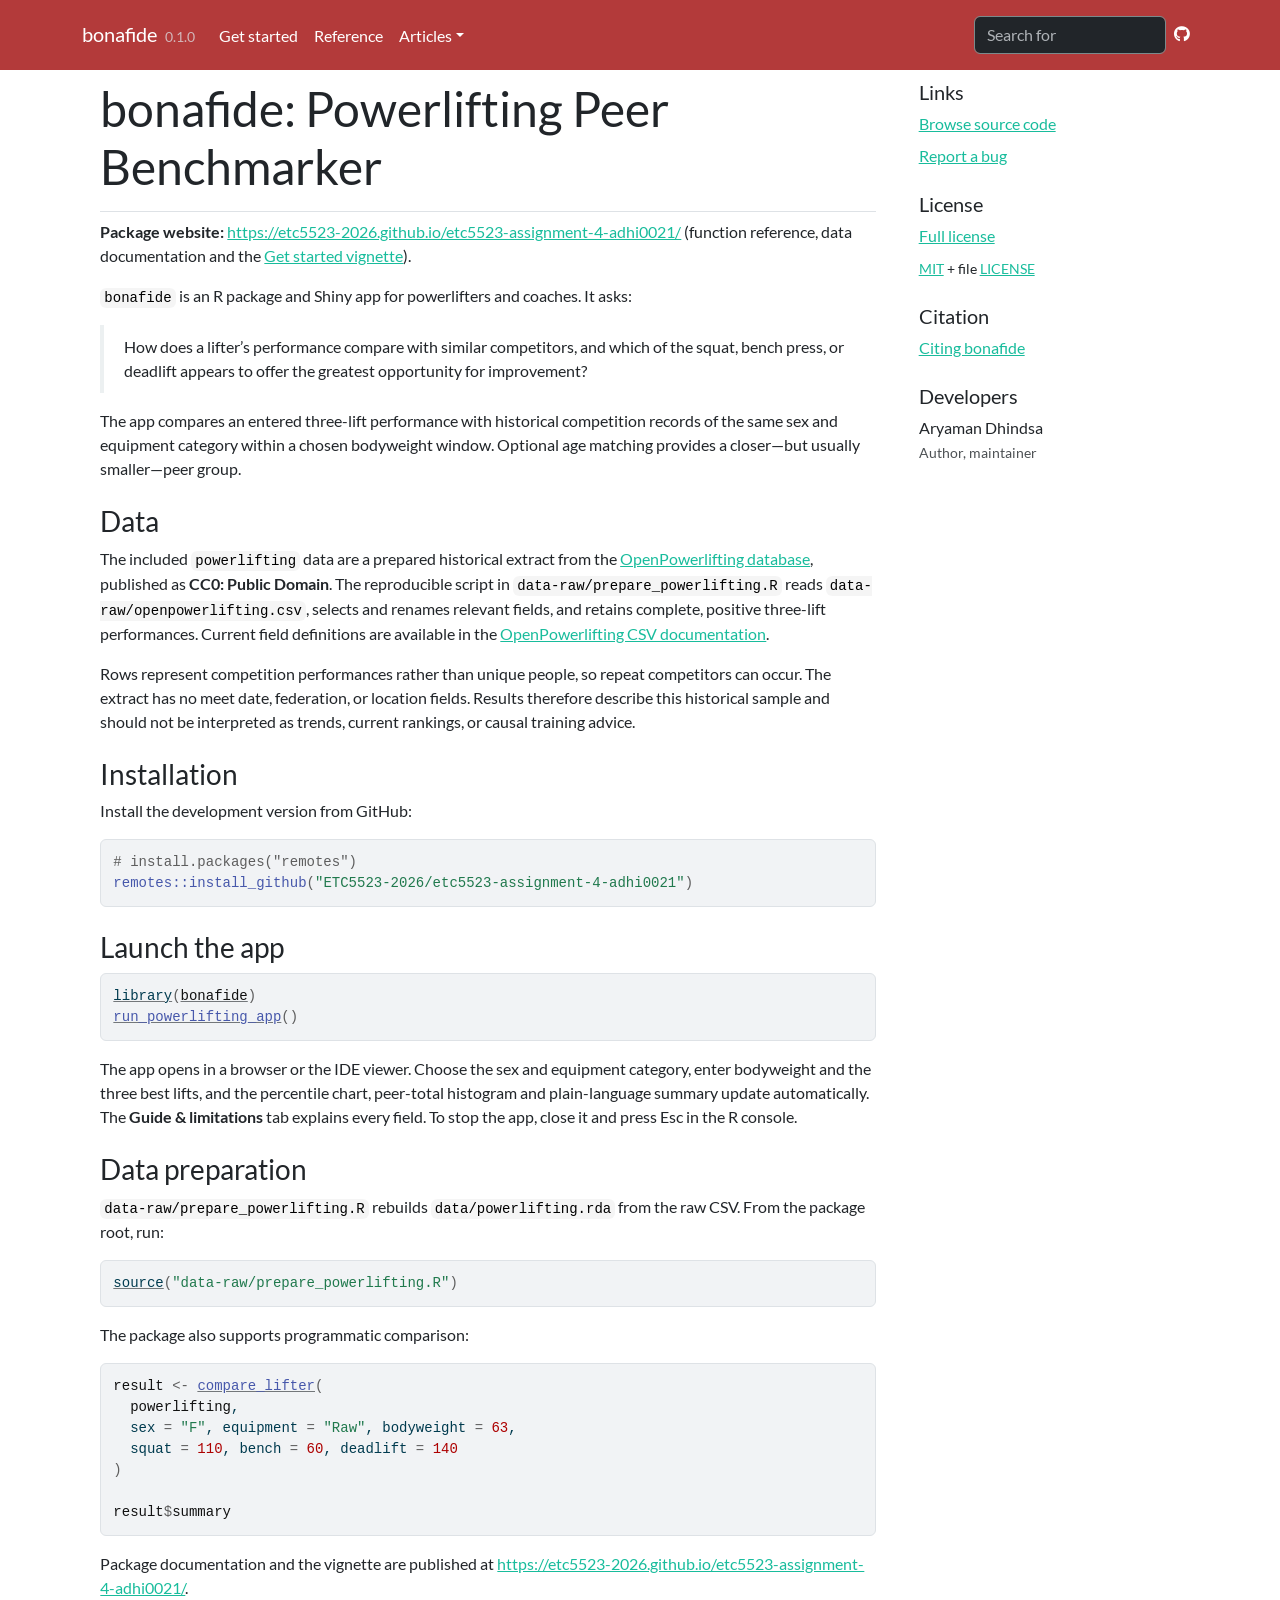
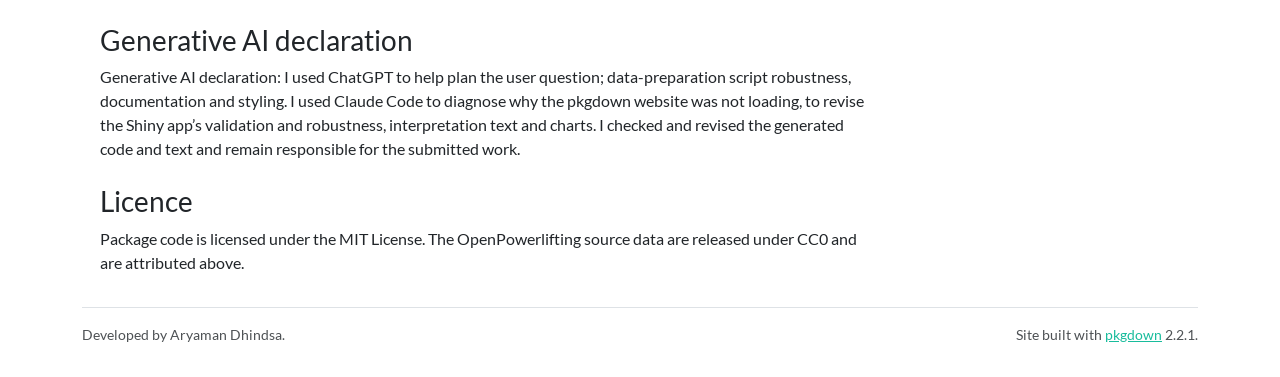
==== commit 39cf2845: "Deploying to gh-pages from @ ETC5523-2026/etc5523-assignment-4-adhi0021@755cd6fdbd2544a6f97d0ac22f08" ====
--- a/index.html
+++ b/index.html
@@ -54,6 +54,7 @@
   <main id="main" class="col-md-9"><div class="section level1">
 <div class="page-header"><h1 id="bonafide-powerlifting-peer-benchmarker">bonafide: Powerlifting Peer Benchmarker<a class="anchor" aria-label="anchor" href="#bonafide-powerlifting-peer-benchmarker"></a>
 </h1></div>
+<p><strong>Package website:</strong> <a href="https://etc5523-2026.github.io/etc5523-assignment-4-adhi0021/" class="uri">https://etc5523-2026.github.io/etc5523-assignment-4-adhi0021/</a> (function reference, data documentation and the <a href="https://etc5523-2026.github.io/etc5523-assignment-4-adhi0021/articles/using-bonafide.html">Get started vignette</a>).</p>
 <p><code>bonafide</code> is an R package and Shiny app for powerlifters and coaches. It asks:</p>
 <blockquote>
 <p>How does a lifter’s performance compare with similar competitors, and which of the squat, bench press, or deadlift appears to offer the greatest opportunity for improvement?</p>
@@ -79,8 +80,16 @@
 <div class="sourceCode" id="cb2"><pre class="downlit sourceCode r">
 <code class="sourceCode R"><span><span class="kw"><a href="https://rdrr.io/r/base/library.html" class="external-link">library</a></span><span class="op">(</span><span class="va"><a href="https://etc5523-2026.github.io/etc5523-assignment-4-adhi0021/">bonafide</a></span><span class="op">)</span></span>
 <span><span class="fu"><a href="reference/run_powerlifting_app.html">run_powerlifting_app</a></span><span class="op">(</span><span class="op">)</span></span></code></pre></div>
+<p>The app opens in a browser or the IDE viewer. Choose the sex and equipment category, enter bodyweight and the three best lifts, and the percentile chart, peer-total histogram and plain-language summary update automatically. The <strong>Guide &amp; limitations</strong> tab explains every field. To stop the app, close it and press Esc in the R console.</p>
+</div>
+<div class="section level2">
+<h2 id="data-preparation">Data preparation<a class="anchor" aria-label="anchor" href="#data-preparation"></a>
+</h2>
+<p><code>data-raw/prepare_powerlifting.R</code> rebuilds <code>data/powerlifting.rda</code> from the raw CSV. From the package root, run:</p>
+<div class="sourceCode" id="cb3"><pre class="downlit sourceCode r">
+<code class="sourceCode R"><span><span class="kw"><a href="https://rdrr.io/r/base/source.html" class="external-link">source</a></span><span class="op">(</span><span class="st">"data-raw/prepare_powerlifting.R"</span><span class="op">)</span></span></code></pre></div>
 <p>The package also supports programmatic comparison:</p>
-<div class="sourceCode" id="cb3"><pre class="downlit sourceCode r">
+<div class="sourceCode" id="cb4"><pre class="downlit sourceCode r">
 <code class="sourceCode R"><span><span class="va">result</span> <span class="op">&lt;-</span> <span class="fu"><a href="reference/compare_lifter.html">compare_lifter</a></span><span class="op">(</span></span>
 <span>  <span class="va">powerlifting</span>,</span>
 <span>  sex <span class="op">=</span> <span class="st">"F"</span>, equipment <span class="op">=</span> <span class="st">"Raw"</span>, bodyweight <span class="op">=</span> <span class="fl">63</span>,</span>
@@ -93,7 +102,7 @@
 <div class="section level2">
 <h2 id="generative-ai-declaration">Generative AI declaration<a class="anchor" aria-label="anchor" href="#generative-ai-declaration"></a>
 </h2>
-<p>Generative AI declaration: I used OpenAI Codex to help plan the user question; scaffold and revise the R package, data-preparation script, Shiny application, tests, documentation and styling; and diagnose package-check issues. I checked and revised the generated code and text and remain responsible for the submitted work.</p>
+<p>Generative AI declaration: I used ChatGPT to help plan the user question; data-preparation script robustness, documentation and styling. I used Claude Code to diagnose why the pkgdown website was not loading, to revise the Shiny app’s validation and robustness, interpretation text and charts. I checked and revised the generated code and text and remain responsible for the submitted work.</p>
 </div>
 <div class="section level2">
 <h2 id="licence">Licence<a class="anchor" aria-label="anchor" href="#licence"></a>
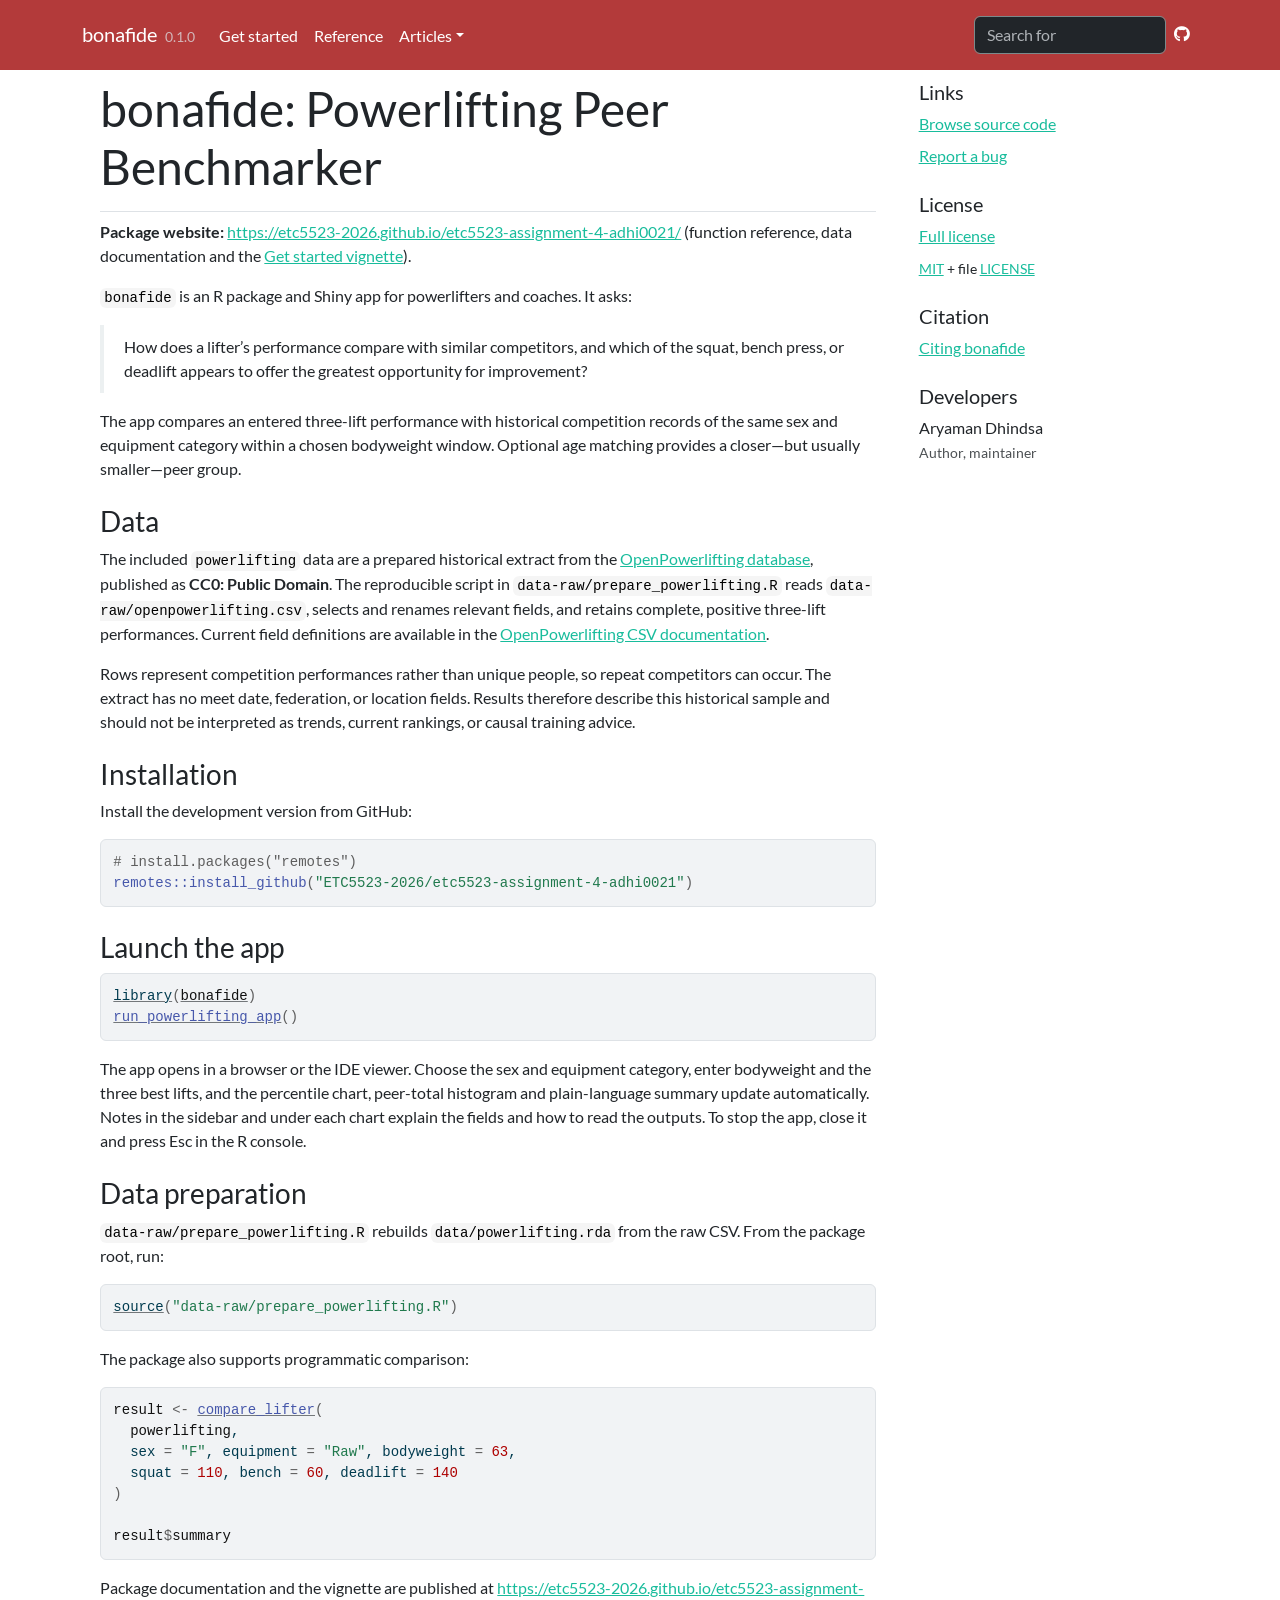
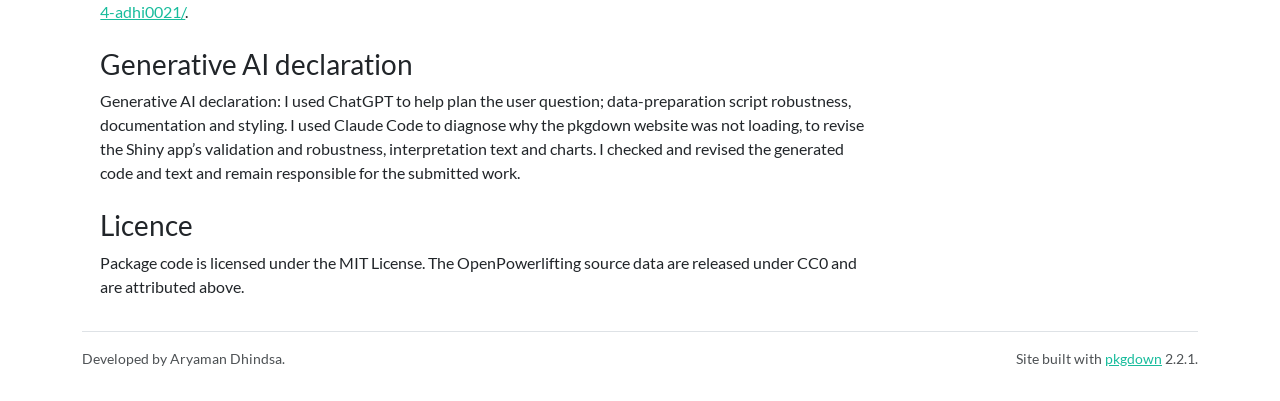
==== commit ef532898: "Deploying to gh-pages from @ ETC5523-2026/etc5523-assignment-4-adhi0021@fe69afc8fdc5e05eb730bf30b349" ====
--- a/index.html
+++ b/index.html
@@ -80,7 +80,7 @@
 <div class="sourceCode" id="cb2"><pre class="downlit sourceCode r">
 <code class="sourceCode R"><span><span class="kw"><a href="https://rdrr.io/r/base/library.html" class="external-link">library</a></span><span class="op">(</span><span class="va"><a href="https://etc5523-2026.github.io/etc5523-assignment-4-adhi0021/">bonafide</a></span><span class="op">)</span></span>
 <span><span class="fu"><a href="reference/run_powerlifting_app.html">run_powerlifting_app</a></span><span class="op">(</span><span class="op">)</span></span></code></pre></div>
-<p>The app opens in a browser or the IDE viewer. Choose the sex and equipment category, enter bodyweight and the three best lifts, and the percentile chart, peer-total histogram and plain-language summary update automatically. The <strong>Guide &amp; limitations</strong> tab explains every field. To stop the app, close it and press Esc in the R console.</p>
+<p>The app opens in a browser or the IDE viewer. Choose the sex and equipment category, enter bodyweight and the three best lifts, and the percentile chart, peer-total histogram and plain-language summary update automatically. Notes in the sidebar and under each chart explain the fields and how to read the outputs. To stop the app, close it and press Esc in the R console.</p>
 </div>
 <div class="section level2">
 <h2 id="data-preparation">Data preparation<a class="anchor" aria-label="anchor" href="#data-preparation"></a>
